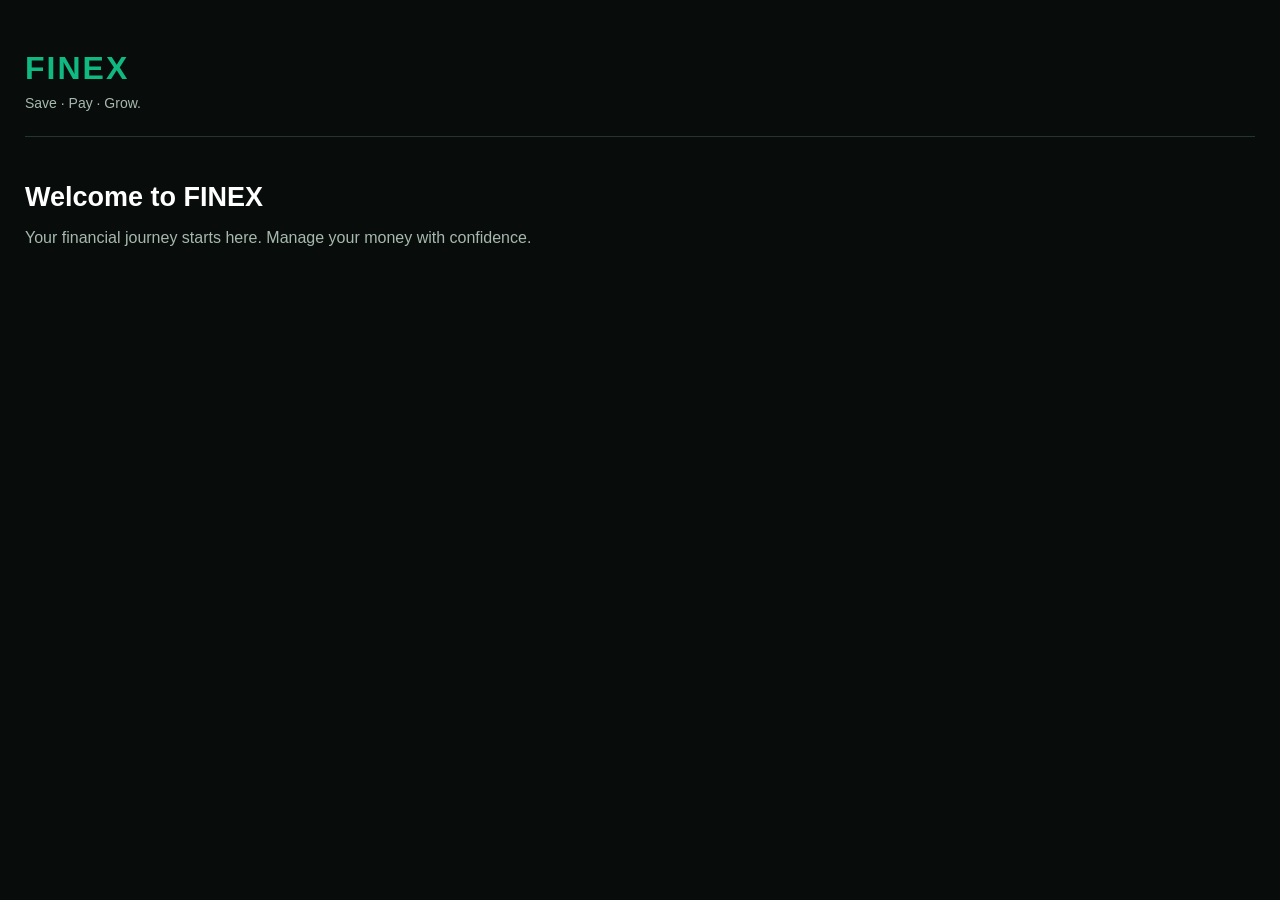
==== index.html @ f0884264 "Revamp index.html for FINEX branding Updated the title and added header and main sections for FINEX." ====
<!DOCTYPE html>
<html lang="en">
<head>
    <meta charset="UTF-8">
    <meta name="viewport" content="width=device-width, initial-scale=1.0">

    <title>FINEX | Save · Pay · Grow</title>

    <link rel="stylesheet" href="style.css">
</head>

<body>

    <header>
        <h1>FINEX</h1>
        <p>Save · Pay · Grow.</p>
    </header>

    <main>
        <h2>Welcome to FINEX</h2>

        <p>
            Your financial journey starts here.
            Manage your money with confidence.
        </p>
    </main>

    <script src="script.js"></script>

</body>
    </html>
---- style.css ----
/* =================================
   FINEX - SAVE · PAY · GROW
   Premium Fintech Interface
================================= */

* {
    margin: 0;
    padding: 0;
    box-sizing: border-box;
}

body {
    background: #080D0B;
    color: #FFFFFF;
    font-family: Arial, sans-serif;
    min-height: 100vh;
    padding: 25px;
}

header {
    padding: 25px 0;
    border-bottom: 1px solid #24352D;
}

header h1 {
    color: #10B981;
    font-size: 32px;
    letter-spacing: 2px;
}

header p {
    color: #A7B8AE;
    margin-top: 8px;
    font-size: 14px;
}

main {
    margin-top: 45px;
}

main h2 {
    font-size: 27px;
    margin-bottom: 12px;
}

main p {
    color: #A7B8AE;
    font-size: 16px;
    line-height: 1.6;
}
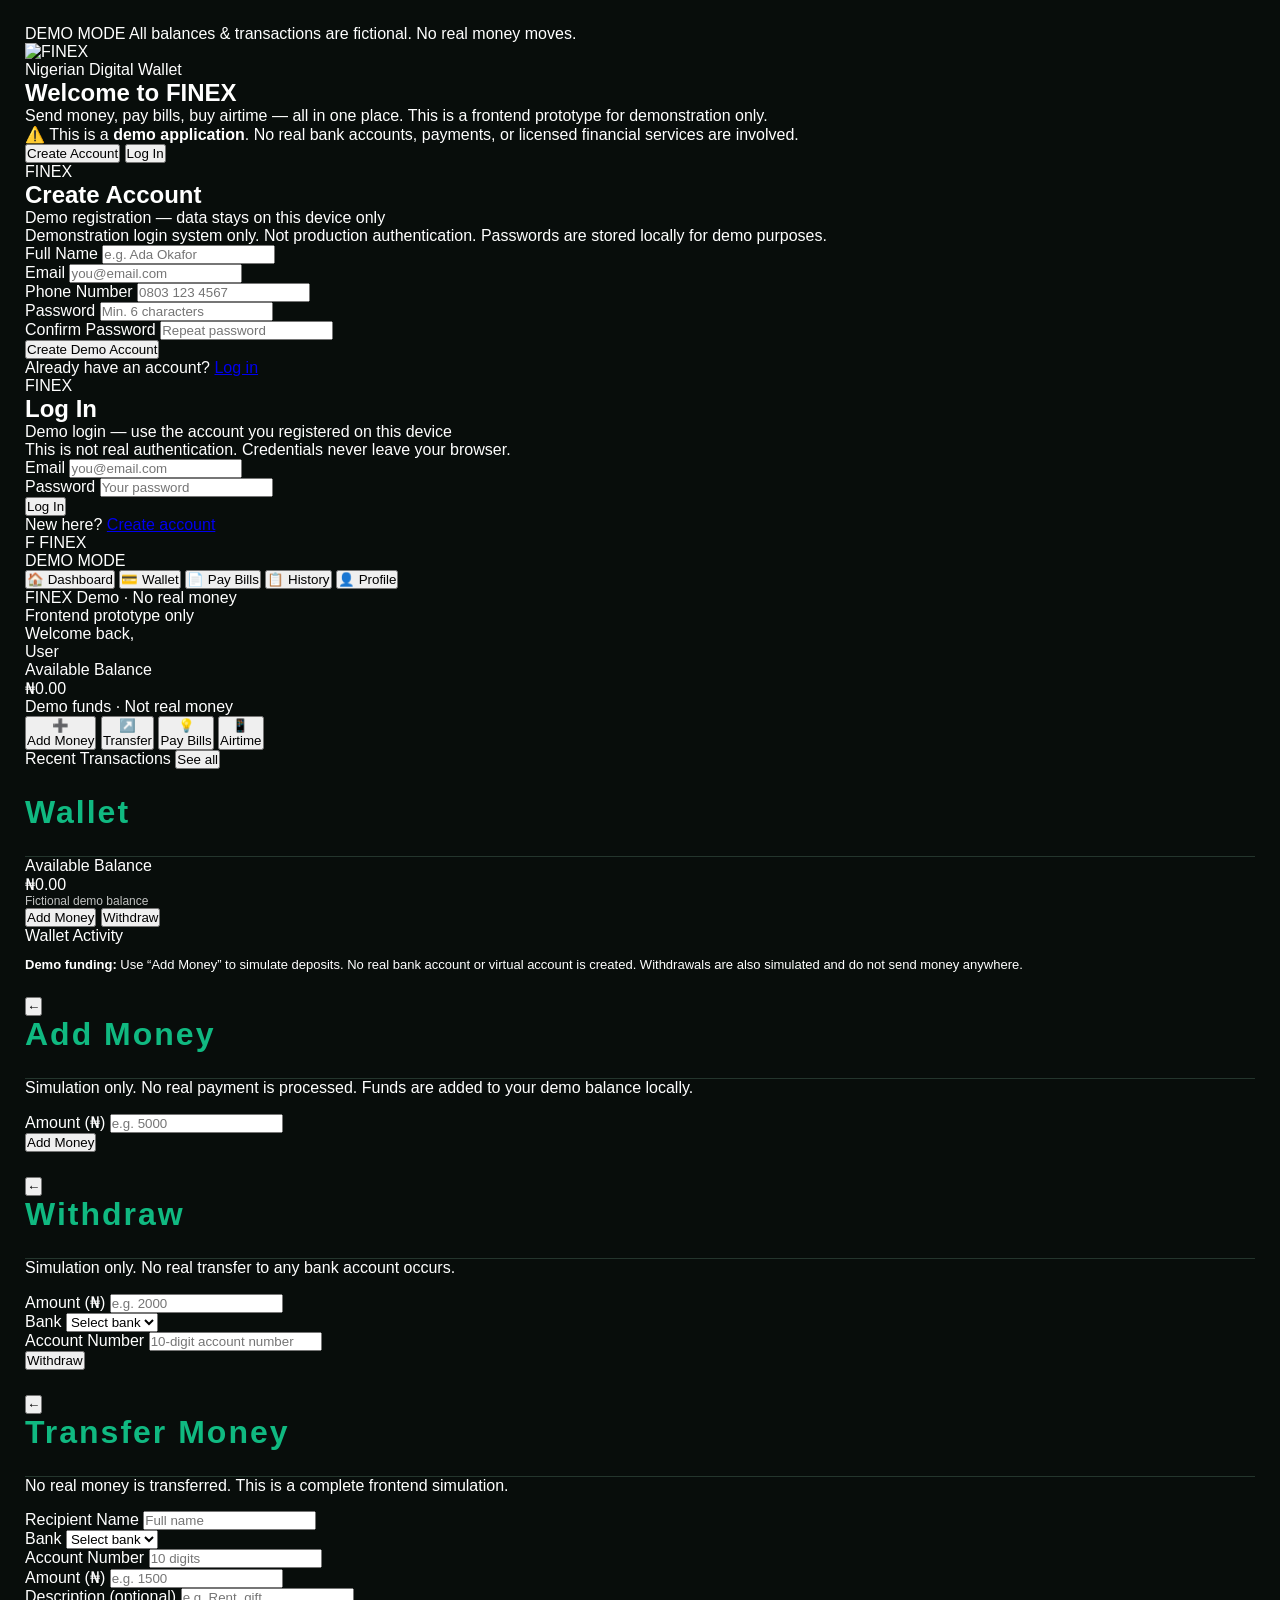
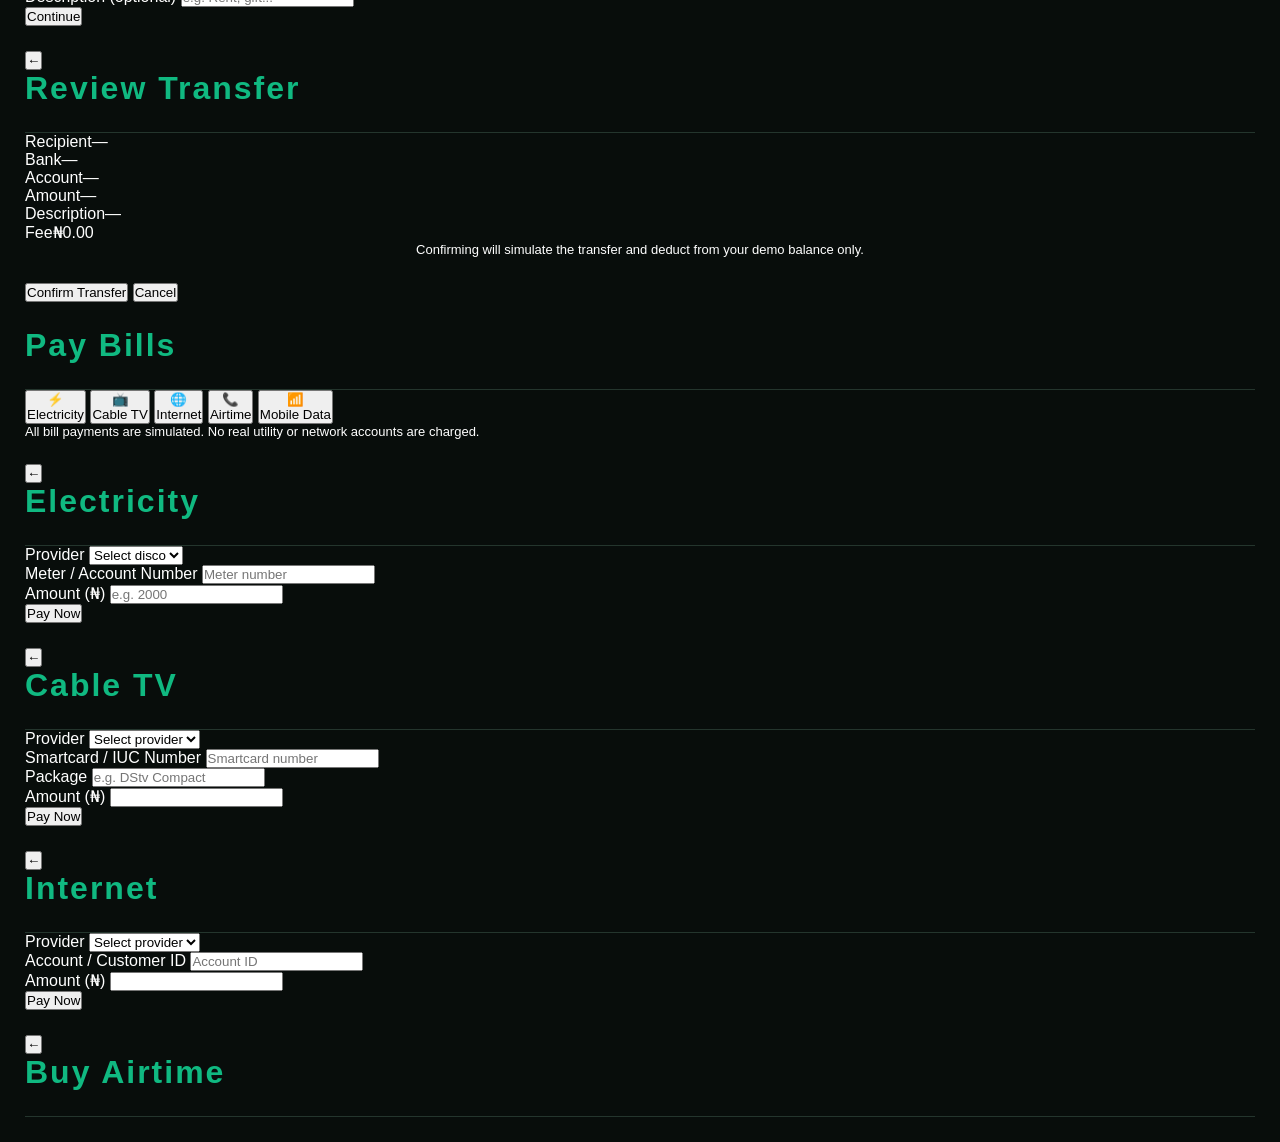
==== commit 22ee7d46: "Enhance index.html with SEO and demo features Updated meta tags for improved SEO and added demo mode" ====
--- a/index.html
+++ b/index.html
@@ -1,33 +1,458 @@
-
 <!DOCTYPE html>
 <html lang="en">
 <head>
-    <meta charset="UTF-8">
-    <meta name="viewport" content="width=device-width, initial-scale=1.0">
-
-    <title>FINEX | Save · Pay · Grow</title>
-
-    <link rel="stylesheet" href="style.css">
+  <meta charset="UTF-8">
+  <meta name="viewport" content="width=device-width, initial-scale=1.0, viewport-fit=cover">
+  <meta name="theme-color" content="#071B33">
+  <meta name="description" content="FINEX — Demo Nigerian digital wallet. All balances and transactions are fictional.">
+  <meta name="apple-mobile-web-app-capable" content="yes">
+  <meta name="apple-mobile-web-app-status-bar-style" content="black-translucent">
+  <title>FINEX — Digital Wallet (Demo)</title>
+  <link rel="manifest" href="manifest.json">
+  <link rel="icon" type="image/png" href="assets/icon-192.png">
+  <link rel="apple-touch-icon" href="assets/icon-192.png">
+  <link rel="stylesheet" href="style.css">
 </head>
-
 <body>
-
-    <header>
-        <h1>FINEX</h1>
-        <p>Save · Pay · Grow.</p>
-    </header>
-
-    <main>
-        <h2>Welcome to FINEX</h2>
-
-        <p>
-            Your financial journey starts here.
-            Manage your money with confidence.
+  <!-- Persistent demo banner -->
+  <div class="demo-banner">
+    <span>DEMO MODE</span> All balances &amp; transactions are fictional. No real money moves.
+  </div>
+
+  <!-- ==================== AUTH SCREENS ==================== -->
+  <!-- Welcome -->
+  <section id="screen-welcome" class="screen screen-full active">
+    <div class="auth-wrap">
+      <div class="auth-card">
+        <div class="auth-logo">
+          <img src="assets/logo.svg" alt="FINEX" width="160" height="48">
+          <div class="tagline">Nigerian Digital Wallet</div>
+        </div>
+        <h1 class="auth-title">Welcome to FINEX</h1>
+        <p class="auth-sub">Send money, pay bills, buy airtime — all in one place. This is a frontend prototype for demonstration only.</p>
+        <div class="auth-notice">
+          ⚠️ This is a <strong>demo application</strong>. No real bank accounts, payments, or licensed financial services are involved.
+        </div>
+        <div class="auth-actions">
+          <button type="button" class="btn btn-primary" id="btn-goto-register">Create Account</button>
+          <button type="button" class="btn btn-outline" id="btn-goto-login">Log In</button>
+        </div>
+      </div>
+    </div>
+  </section>
+
+  <!-- Register -->
+  <section id="screen-register" class="screen screen-full">
+    <div class="auth-wrap">
+      <div class="auth-card">
+        <div class="auth-logo">
+          <div class="brand">FINEX</div>
+        </div>
+        <h1 class="auth-title">Create Account</h1>
+        <p class="auth-sub">Demo registration — data stays on this device only</p>
+        <div class="auth-notice">Demonstration login system only. Not production authentication. Passwords are stored locally for demo purposes.</div>
+        <form id="form-register" novalidate>
+          <div class="form-group">
+            <label for="reg-name">Full Name</label>
+            <input type="text" id="reg-name" placeholder="e.g. Ada Okafor" autocomplete="name" required>
+            <div class="form-error"></div>
+          </div>
+          <div class="form-group">
+            <label for="reg-email">Email</label>
+            <input type="email" id="reg-email" placeholder="you@email.com" autocomplete="email" required>
+            <div class="form-error"></div>
+          </div>
+          <div class="form-group">
+            <label for="reg-phone">Phone Number</label>
+            <input type="tel" id="reg-phone" placeholder="0803 123 4567" autocomplete="tel" required>
+            <div class="form-error"></div>
+          </div>
+          <div class="form-group">
+            <label for="reg-password">Password</label>
+            <input type="password" id="reg-password" placeholder="Min. 6 characters" autocomplete="new-password" required>
+            <div class="form-error"></div>
+          </div>
+          <div class="form-group">
+            <label for="reg-confirm">Confirm Password</label>
+            <input type="password" id="reg-confirm" placeholder="Repeat password" autocomplete="new-password" required>
+            <div class="form-error"></div>
+          </div>
+          <button type="submit" class="btn btn-primary">Create Demo Account</button>
+        </form>
+        <div class="auth-footer">
+          Already have an account? <a href="#" id="link-to-login">Log in</a>
+        </div>
+      </div>
+    </div>
+  </section>
+
+  <!-- Login -->
+  <section id="screen-login" class="screen screen-full">
+    <div class="auth-wrap">
+      <div class="auth-card">
+        <div class="auth-logo">
+          <div class="brand">FINEX</div>
+        </div>
+        <h1 class="auth-title">Log In</h1>
+        <p class="auth-sub">Demo login — use the account you registered on this device</p>
+        <div class="auth-notice">This is not real authentication. Credentials never leave your browser.</div>
+        <form id="form-login" novalidate>
+          <div class="form-group">
+            <label for="login-email">Email</label>
+            <input type="email" id="login-email" placeholder="you@email.com" autocomplete="email" required>
+            <div class="form-error"></div>
+          </div>
+          <div class="form-group">
+            <label for="login-password">Password</label>
+            <input type="password" id="login-password" placeholder="Your password" autocomplete="current-password" required>
+            <div class="form-error"></div>
+          </div>
+          <button type="submit" class="btn btn-primary">Log In</button>
+        </form>
+        <div class="auth-footer">
+          New here? <a href="#" id="link-to-register">Create account</a>
+        </div>
+      </div>
+    </div>
+  </section>
+
+  <!-- ==================== APP SHELL ==================== -->
+  <div id="app-shell" class="app-shell">
+    <!-- Sidebar (desktop) -->
+    <aside class="sidebar">
+      <div class="side-logo"><span>F</span> FINEX</div>
+      <div class="side-demo">DEMO MODE</div>
+      <nav class="side-nav">
+        <button type="button" data-nav="dashboard" class="active">🏠 Dashboard</button>
+        <button type="button" data-nav="wallet">💳 Wallet</button>
+        <button type="button" data-nav="bills">📄 Pay Bills</button>
+        <button type="button" data-nav="history">📋 History</button>
+        <button type="button" data-nav="profile">👤 Profile</button>
+      </nav>
+      <div class="side-footer">FINEX Demo · No real money<br>Frontend prototype only</div>
+    </aside>
+
+    <!-- Dashboard -->
+    <section id="screen-dashboard" class="screen">
+      <div class="dashboard-header">
+        <div class="dash-greet">Welcome back,</div>
+        <div class="dash-name" id="dash-name">User</div>
+        <div class="balance-card">
+          <div class="balance-label">Available Balance</div>
+          <div class="balance-amount" id="dash-balance">₦0.00</div>
+          <div class="balance-note">Demo funds · Not real money</div>
+        </div>
+      </div>
+      <div class="quick-actions">
+        <button type="button" class="qa-item" data-action="add-money">
+          <div class="qa-icon">➕</div>
+          <span class="qa-label">Add Money</span>
+        </button>
+        <button type="button" class="qa-item" data-action="transfer">
+          <div class="qa-icon">↗️</div>
+          <span class="qa-label">Transfer</span>
+        </button>
+        <button type="button" class="qa-item" data-action="bills">
+          <div class="qa-icon">💡</div>
+          <span class="qa-label">Pay Bills</span>
+        </button>
+        <button type="button" class="qa-item" data-action="airtime">
+          <div class="qa-icon">📱</div>
+          <span class="qa-label">Airtime</span>
+        </button>
+      </div>
+      <div class="section">
+        <div class="section-title">
+          Recent Transactions
+          <button type="button" data-nav="history" onclick="document.querySelector('[data-nav=history]').click()">See all</button>
+        </div>
+        <div class="card">
+          <div class="tx-list" id="dash-tx-list"></div>
+        </div>
+      </div>
+    </section>
+
+    <!-- Wallet -->
+    <section id="screen-wallet" class="screen">
+      <header class="app-header">
+        <div class="left"><h1>Wallet</h1></div>
+      </header>
+      <div class="wallet-balance">
+        <div class="label">Available Balance</div>
+        <div class="amount" id="wallet-balance-amount">₦0.00</div>
+        <div class="balance-note" style="opacity:0.75;font-size:12px;">Fictional demo balance</div>
+      </div>
+      <div class="wallet-actions">
+        <button type="button" class="btn btn-primary" data-action="add-money">Add Money</button>
+        <button type="button" class="btn btn-secondary" data-action="withdraw">Withdraw</button>
+      </div>
+      <div class="section">
+        <div class="section-title">Wallet Activity</div>
+        <div class="card">
+          <div class="tx-list" id="wallet-tx-list"></div>
+        </div>
+        <div class="card-flat" style="margin-top:12px;font-size:13px;color:var(--muted);">
+          <strong>Demo funding:</strong> Use “Add Money” to simulate deposits. No real bank account or virtual account is created. Withdrawals are also simulated and do not send money anywhere.
+        </div>
+      </div>
+    </section>
+
+    <!-- Add Money -->
+    <section id="screen-add-money" class="screen">
+      <header class="app-header">
+        <div class="left">
+          <button type="button" class="back-btn" data-back="screen-wallet">←</button>
+          <h1>Add Money</h1>
+        </div>
+      </header>
+      <div class="section">
+        <div class="auth-notice" style="margin-bottom:16px;">
+          Simulation only. No real payment is processed. Funds are added to your demo balance locally.
+        </div>
+        <form id="form-add-money" class="card">
+          <div class="form-group">
+            <label for="add-amount">Amount (₦)</label>
+            <input type="number" id="add-amount" min="100" step="100" placeholder="e.g. 5000" required>
+          </div>
+          <button type="submit" class="btn btn-primary">Add Money</button>
+        </form>
+      </div>
+    </section>
+
+    <!-- Withdraw -->
+    <section id="screen-withdraw" class="screen">
+      <header class="app-header">
+        <div class="left">
+          <button type="button" class="back-btn" data-back="screen-wallet">←</button>
+          <h1>Withdraw</h1>
+        </div>
+      </header>
+      <div class="section">
+        <div class="auth-notice" style="margin-bottom:16px;">
+          Simulation only. No real transfer to any bank account occurs.
+        </div>
+        <form id="form-withdraw" class="card">
+          <div class="form-group">
+            <label for="withdraw-amount">Amount (₦)</label>
+            <input type="number" id="withdraw-amount" min="100" step="50" placeholder="e.g. 2000" required>
+          </div>
+          <div class="form-group">
+            <label for="withdraw-bank">Bank</label>
+            <select id="withdraw-bank" required>
+              <option value="">Select bank</option>
+            </select>
+          </div>
+          <div class="form-group">
+            <label for="withdraw-account">Account Number</label>
+            <input type="text" id="withdraw-account" maxlength="10" inputmode="numeric" placeholder="10-digit account number" required>
+          </div>
+          <button type="submit" class="btn btn-primary">Withdraw</button>
+        </form>
+      </div>
+    </section>
+
+    <!-- Transfer -->
+    <section id="screen-transfer" class="screen">
+      <header class="app-header">
+        <div class="left">
+          <button type="button" class="back-btn" data-back="screen-dashboard">←</button>
+          <h1>Transfer Money</h1>
+        </div>
+      </header>
+      <div class="section">
+        <div class="auth-notice" style="margin-bottom:16px;">
+          No real money is transferred. This is a complete frontend simulation.
+        </div>
+        <form id="form-transfer" class="card">
+          <div class="form-group">
+            <label for="tf-name">Recipient Name</label>
+            <input type="text" id="tf-name" placeholder="Full name" required>
+            <div class="form-error"></div>
+          </div>
+          <div class="form-group">
+            <label for="tf-bank">Bank</label>
+            <select id="tf-bank" required>
+              <option value="">Select bank</option>
+            </select>
+            <div class="form-error"></div>
+          </div>
+          <div class="form-group">
+            <label for="tf-account">Account Number</label>
+            <input type="text" id="tf-account" maxlength="10" inputmode="numeric" placeholder="10 digits" required>
+            <div class="form-error"></div>
+          </div>
+          <div class="form-group">
+            <label for="tf-amount">Amount (₦)</label>
+            <input type="number" id="tf-amount" min="50" step="50" placeholder="e.g. 1500" required>
+            <div class="form-error"></div>
+          </div>
+          <div class="form-group">
+            <label for="tf-desc">Description (optional)</label>
+            <input type="text" id="tf-desc" placeholder="e.g. Rent, gift...">
+          </div>
+          <button type="submit" class="btn btn-primary">Continue</button>
+        </form>
+      </div>
+    </section>
+
+    <!-- Transfer Review -->
+    <section id="screen-transfer-review" class="screen">
+      <header class="app-header">
+        <div class="left">
+          <button type="button" class="back-btn" data-back="screen-transfer">←</button>
+          <h1>Review Transfer</h1>
+        </div>
+      </header>
+      <div class="review-card">
+        <div class="review-row"><span class="label">Recipient</span><span class="value" id="review-name">—</span></div>
+        <div class="review-row"><span class="label">Bank</span><span class="value" id="review-bank">—</span></div>
+        <div class="review-row"><span class="label">Account</span><span class="value" id="review-account">—</span></div>
+        <div class="review-row"><span class="label">Amount</span><span class="value" id="review-amount">—</span></div>
+        <div class="review-row"><span class="label">Description</span><span class="value" id="review-desc">—</span></div>
+        <div class="review-row"><span class="label">Fee</span><span class="value" id="review-fee">₦0.00</span></div>
+      </div>
+      <div class="section">
+        <p style="font-size:13px;color:var(--muted);margin-bottom:16px;text-align:center;">
+          Confirming will simulate the transfer and deduct from your demo balance only.
         </p>
-    </main>
-
-    <script src="script.js"></script>
-
-</body>
-    </html>
-
+        <button type="button" class="btn btn-primary" id="btn-confirm-transfer">Confirm Transfer</button>
+        <button type="button" class="btn btn-secondary" id="btn-cancel-review" style="margin-top:10px;">Cancel</button>
+      </div>
+    </section>
+
+    <!-- Bills Hub -->
+    <section id="screen-bills" class="screen">
+      <header class="app-header">
+        <div class="left"><h1>Pay Bills</h1></div>
+      </header>
+      <div class="service-grid">
+        <button type="button" class="service-card" data-bill="electricity">
+          <div class="icon">⚡</div>
+          <div class="name">Electricity</div>
+        </button>
+        <button type="button" class="service-card" data-bill="cable">
+          <div class="icon">📺</div>
+          <div class="name">Cable TV</div>
+        </button>
+        <button type="button" class="service-card" data-bill="internet">
+          <div class="icon">🌐</div>
+          <div class="name">Internet</div>
+        </button>
+        <button type="button" class="service-card" data-bill="airtime">
+          <div class="icon">📞</div>
+          <div class="name">Airtime</div>
+        </button>
+        <button type="button" class="service-card" data-bill="data">
+          <div class="icon">📶</div>
+          <div class="name">Mobile Data</div>
+        </button>
+      </div>
+      <div class="section">
+        <div class="card-flat" style="font-size:13px;color:var(--muted);">
+          All bill payments are simulated. No real utility or network accounts are charged.
+        </div>
+      </div>
+    </section>
+
+    <!-- Bill: Electricity -->
+    <section id="screen-bill-electricity" class="screen">
+      <header class="app-header">
+        <div class="left">
+          <button type="button" class="back-btn" data-back="screen-bills">←</button>
+          <h1>Electricity</h1>
+        </div>
+      </header>
+      <div class="section">
+        <form class="bill-form card" data-bill="electricity">
+          <div class="form-group">
+            <label for="bill-elec-provider">Provider</label>
+            <select id="bill-elec-provider" name="provider" required>
+              <option value="">Select disco</option>
+            </select>
+          </div>
+          <div class="form-group">
+            <label for="bill-elec-meter">Meter / Account Number</label>
+            <input type="text" id="bill-elec-meter" name="meter" placeholder="Meter number" required>
+          </div>
+          <div class="form-group">
+            <label for="bill-elec-amount">Amount (₦)</label>
+            <input type="number" id="bill-elec-amount" name="amount" min="50" step="50" placeholder="e.g. 2000" required>
+          </div>
+          <button type="submit" class="btn btn-primary">Pay Now</button>
+        </form>
+      </div>
+    </section>
+
+    <!-- Bill: Cable -->
+    <section id="screen-bill-cable" class="screen">
+      <header class="app-header">
+        <div class="left">
+          <button type="button" class="back-btn" data-back="screen-bills">←</button>
+          <h1>Cable TV</h1>
+        </div>
+      </header>
+      <div class="section">
+        <form class="bill-form card" data-bill="cable">
+          <div class="form-group">
+            <label for="bill-cable-provider">Provider</label>
+            <select id="bill-cable-provider" name="provider" required>
+              <option value="">Select provider</option>
+            </select>
+          </div>
+          <div class="form-group">
+            <label for="bill-cable-smart">Smartcard / IUC Number</label>
+            <input type="text" id="bill-cable-smart" name="meter" placeholder="Smartcard number" required>
+          </div>
+          <div class="form-group">
+            <label for="bill-cable-package">Package</label>
+            <input type="text" id="bill-cable-package" name="package" placeholder="e.g. DStv Compact" required>
+          </div>
+          <div class="form-group">
+            <label for="bill-cable-amount">Amount (₦)</label>
+            <input type="number" id="bill-cable-amount" name="amount" min="50" step="50" required>
+          </div>
+          <button type="submit" class="btn btn-primary">Pay Now</button>
+        </form>
+      </div>
+    </section>
+
+    <!-- Bill: Internet -->
+    <section id="screen-bill-internet" class="screen">
+      <header class="app-header">
+        <div class="left">
+          <button type="button" class="back-btn" data-back="screen-bills">←</button>
+          <h1>Internet</h1>
+        </div>
+      </header>
+      <div class="section">
+        <form class="bill-form card" data-bill="internet">
+          <div class="form-group">
+            <label for="bill-net-provider">Provider</label>
+            <select id="bill-net-provider" name="provider" required>
+              <option value="">Select provider</option>
+            </select>
+          </div>
+          <div class="form-group">
+            <label for="bill-net-account">Account / Customer ID</label>
+            <input type="text" id="bill-net-account" name="meter" placeholder="Account ID" required>
+          </div>
+          <div class="form-group">
+            <label for="bill-net-amount">Amount (₦)</label>
+            <input type="number" id="bill-net-amount" name="amount" min="50" step="50" required>
+          </div>
+          <button type="submit" class="btn btn-primary">Pay Now</button>
+        </form>
+      </div>
+    </section>
+
+    <!-- Bill: Airtime -->
+    <section id="screen-bill-airtime" class="screen">
+      <header class="app-header">
+        <div class="left">
+          <button type="button" class="back-btn" data-back="screen-bills">←</button>
+          <h1>Buy Airtime</h1>
+        </div>
+      </header>
+      <div class="section">
+        <form class="bill-form card" data-bill="airt
+
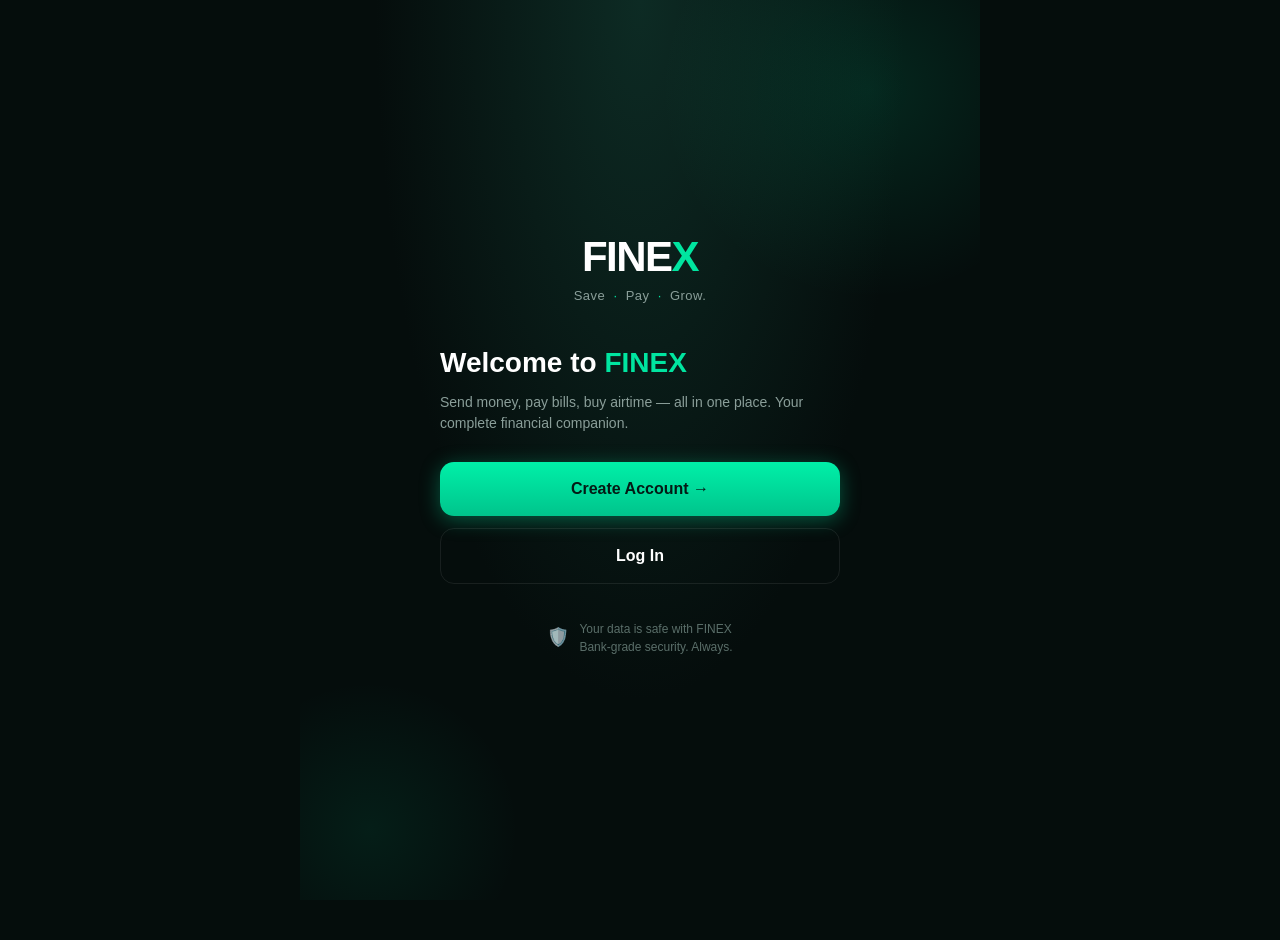
==== commit 6c358b01: "Revise branding and update user interface text Updated branding and text throughout the app to enhan" ====
--- a/index.html
+++ b/index.html
@@ -3,7 +3,7 @@
 <head>
   <meta charset="UTF-8">
   <meta name="viewport" content="width=device-width, initial-scale=1.0, viewport-fit=cover">
-  <meta name="theme-color" content="#071B33">
+  <meta name="theme-color" content="#050d0c">
   <meta name="description" content="FINEX — Demo Nigerian digital wallet. All balances and transactions are fictional.">
   <meta name="apple-mobile-web-app-capable" content="yes">
   <meta name="apple-mobile-web-app-status-bar-style" content="black-translucent">
@@ -14,10 +14,6 @@
   <link rel="stylesheet" href="style.css">
 </head>
 <body>
-  <!-- Persistent demo banner -->
-  <div class="demo-banner">
-    <span>DEMO MODE</span> All balances &amp; transactions are fictional. No real money moves.
-  </div>
 
   <!-- ==================== AUTH SCREENS ==================== -->
   <!-- Welcome -->
@@ -25,17 +21,18 @@
     <div class="auth-wrap">
       <div class="auth-card">
         <div class="auth-logo">
-          <img src="assets/logo.svg" alt="FINEX" width="160" height="48">
-          <div class="tagline">Nigerian Digital Wallet</div>
-        </div>
-        <h1 class="auth-title">Welcome to FINEX</h1>
-        <p class="auth-sub">Send money, pay bills, buy airtime — all in one place. This is a frontend prototype for demonstration only.</p>
-        <div class="auth-notice">
-          ⚠️ This is a <strong>demo application</strong>. No real bank accounts, payments, or licensed financial services are involved.
-        </div>
+          <div class="brand">FINE<span>X</span></div>
+          <div class="tagline">Save <span class="dot">·</span> Pay <span class="dot">·</span> Grow.</div>
+        </div>
+        <h1 class="auth-title">Welcome to <span>FINEX</span></h1>
+        <p class="auth-sub">Send money, pay bills, buy airtime — all in one place. Your complete financial companion.</p>
         <div class="auth-actions">
-          <button type="button" class="btn btn-primary" id="btn-goto-register">Create Account</button>
-          <button type="button" class="btn btn-outline" id="btn-goto-login">Log In</button>
+          <button type="button" class="btn btn-primary" id="btn-goto-register">Create Account →</button>
+          <button type="button" class="btn btn-ghost" id="btn-goto-login">Log In</button>
+        </div>
+        <div class="auth-security">
+          <span class="shield">🛡️</span>
+          <span>Your data is safe with FINEX<br>Bank-grade security. Always.</span>
         </div>
       </div>
     </div>
@@ -46,11 +43,11 @@
     <div class="auth-wrap">
       <div class="auth-card">
         <div class="auth-logo">
-          <div class="brand">FINEX</div>
-        </div>
-        <h1 class="auth-title">Create Account</h1>
-        <p class="auth-sub">Demo registration — data stays on this device only</p>
-        <div class="auth-notice">Demonstration login system only. Not production authentication. Passwords are stored locally for demo purposes.</div>
+          <div class="brand">FINE<span>X</span></div>
+          <div class="tagline">Save <span class="dot">·</span> Pay <span class="dot">·</span> Grow.</div>
+        </div>
+        <h1 class="auth-title">Create <span>Account</span></h1>
+        <p class="auth-sub">Join FINEX and take control of your finances.</p>
         <form id="form-register" novalidate>
           <div class="form-group">
             <label for="reg-name">Full Name</label>
@@ -77,7 +74,7 @@
             <input type="password" id="reg-confirm" placeholder="Repeat password" autocomplete="new-password" required>
             <div class="form-error"></div>
           </div>
-          <button type="submit" class="btn btn-primary">Create Demo Account</button>
+          <button type="submit" class="btn btn-primary">Create Account</button>
         </form>
         <div class="auth-footer">
           Already have an account? <a href="#" id="link-to-login">Log in</a>
@@ -91,26 +88,41 @@
     <div class="auth-wrap">
       <div class="auth-card">
         <div class="auth-logo">
-          <div class="brand">FINEX</div>
-        </div>
-        <h1 class="auth-title">Log In</h1>
-        <p class="auth-sub">Demo login — use the account you registered on this device</p>
-        <div class="auth-notice">This is not real authentication. Credentials never leave your browser.</div>
+          <div class="brand">FINE<span>X</span></div>
+          <div class="tagline">Save <span class="dot">·</span> Pay <span class="dot">·</span> Grow.</div>
+        </div>
+        <h1 class="auth-title">Welcome <span>Back</span></h1>
+        <p class="auth-sub">Log in to your FINEX account and continue your financial journey.</p>
         <form id="form-login" novalidate>
           <div class="form-group">
-            <label for="login-email">Email</label>
-            <input type="email" id="login-email" placeholder="you@email.com" autocomplete="email" required>
-            <div class="form-error"></div>
-          </div>
-          <div class="form-group">
-            <label for="login-password">Password</label>
-            <input type="password" id="login-password" placeholder="Your password" autocomplete="current-password" required>
-            <div class="form-error"></div>
-          </div>
-          <button type="submit" class="btn btn-primary">Log In</button>
-        </form>
+            <div class="input-wrap">
+              <span class="input-icon">👤</span>
+              <input type="email" id="login-email" class="has-icon" placeholder="Email or Phone Number" autocomplete="email" required>
+            </div>
+            <div class="form-error"></div>
+          </div>
+          <div class="form-group">
+            <div class="input-wrap">
+              <span class="input-icon">🔒</span>
+              <input type="password" id="login-password" class="has-icon has-toggle" placeholder="Password" autocomplete="current-password" required>
+              <button type="button" class="toggle-pass" id="toggle-login-pass" aria-label="Show password">👁</button>
+            </div>
+            <div class="form-error"></div>
+          </div>
+          <div class="form-row-between">
+            <label><input type="checkbox" id="remember-me" checked> Remember me</label>
+            <a href="#" class="forgot-link" id="link-forgot">Forgot password?</a>
+          </div>
+          <button type="submit" class="btn btn-primary">Log In →</button>
+        </form>
+        <div class="divider">OR</div>
+        <button type="button" class="btn btn-ghost" id="btn-biometrics">👆 Login with Biometrics</button>
         <div class="auth-footer">
-          New here? <a href="#" id="link-to-register">Create account</a>
+          Don't have an account? <a href="#" id="link-to-register">Create One →</a>
+        </div>
+        <div class="auth-security">
+          <span class="shield">🛡️</span>
+          <span>Your data is safe with FINEX<br>Bank-grade security. Always.</span>
         </div>
       </div>
     </div>
@@ -121,7 +133,7 @@
     <!-- Sidebar (desktop) -->
     <aside class="sidebar">
       <div class="side-logo"><span>F</span> FINEX</div>
-      <div class="side-demo">DEMO MODE</div>
+      <div class="side-demo" style="background:rgba(0,229,160,0.2);color:var(--green);">FINEX</div>
       <nav class="side-nav">
         <button type="button" data-nav="dashboard" class="active">🏠 Dashboard</button>
         <button type="button" data-nav="wallet">💳 Wallet</button>
@@ -129,44 +141,101 @@
         <button type="button" data-nav="history">📋 History</button>
         <button type="button" data-nav="profile">👤 Profile</button>
       </nav>
-      <div class="side-footer">FINEX Demo · No real money<br>Frontend prototype only</div>
+      <div class="side-footer">FINEX · Save · Pay · Grow.</div>
     </aside>
 
     <!-- Dashboard -->
     <section id="screen-dashboard" class="screen">
-      <div class="dashboard-header">
-        <div class="dash-greet">Welcome back,</div>
-        <div class="dash-name" id="dash-name">User</div>
-        <div class="balance-card">
-          <div class="balance-label">Available Balance</div>
-          <div class="balance-amount" id="dash-balance">₦0.00</div>
-          <div class="balance-note">Demo funds · Not real money</div>
-        </div>
-      </div>
-      <div class="quick-actions">
-        <button type="button" class="qa-item" data-action="add-money">
-          <div class="qa-icon">➕</div>
-          <span class="qa-label">Add Money</span>
-        </button>
-        <button type="button" class="qa-item" data-action="transfer">
-          <div class="qa-icon">↗️</div>
-          <span class="qa-label">Transfer</span>
-        </button>
-        <button type="button" class="qa-item" data-action="bills">
-          <div class="qa-icon">💡</div>
-          <span class="qa-label">Pay Bills</span>
-        </button>
-        <button type="button" class="qa-item" data-action="airtime">
-          <div class="qa-icon">📱</div>
-          <span class="qa-label">Airtime</span>
-        </button>
-      </div>
-      <div class="section">
-        <div class="section-title">
-          Recent Transactions
-          <button type="button" data-nav="history" onclick="document.querySelector('[data-nav=history]').click()">See all</button>
-        </div>
-        <div class="card">
+      <div class="app-topbar">
+        <div class="logo-row">
+          <div class="logo-mark">F</div>
+          <div>
+            <div class="logo-text">FINE<span>X</span></div>
+            <div class="logo-sub">Save · Pay · Grow.</div>
+          </div>
+        </div>
+        <div class="right">
+          <button type="button" class="notif-btn" aria-label="Notifications">🔔<span class="dot"></span></button>
+          <button type="button" class="user-chip" data-nav="profile">
+            <div class="avatar" id="top-avatar">JD</div>
+            <div class="meta">
+              <div class="name" id="top-name">User</div>
+              <div class="role">Premium Member</div>
+            </div>
+          </button>
+        </div>
+      </div>
+
+      <div class="balance-hero">
+        <div class="top-row">
+          <div>
+            <div class="label">Total Balance 👁</div>
+            <div class="amount" id="dash-balance">₦0.00</div>
+            <div class="change" id="dash-change">↑ Welcome to FINEX</div>
+          </div>
+          <div class="wallet-icon">💳</div>
+        </div>
+        <div class="meta-row">
+          <div class="meta-item">Account Name<div class="val" id="dash-acct-name">—</div></div>
+          <div class="meta-item">Account No.<div class="val">**** 6821</div></div>
+          <div class="meta-item">Currency<div class="val">NGN</div></div>
+        </div>
+      </div>
+
+      <div class="service-tiles">
+        <button type="button" class="service-tile" data-action="airtime">
+          <div class="icon-circle">✈️</div>
+          <div class="label">Airtime ›</div>
+        </button>
+        <button type="button" class="service-tile" data-bill="data">
+          <div class="icon-circle">📶</div>
+          <div class="label">Data ›</div>
+        </button>
+        <button type="button" class="service-tile" data-bill="cable">
+          <div class="icon-circle">📺</div>
+          <div class="label">Cable TV ›</div>
+        </button>
+        <button type="button" class="service-tile" data-bill="electricity">
+          <div class="icon-circle">⚡</div>
+          <div class="label">Electricity ›</div>
+        </button>
+      </div>
+
+      <div class="section">
+        <div class="section-head">
+          <h3>▦ Quick Services</h3>
+          <button type="button" data-nav="bills">View All ›</button>
+        </div>
+        <div class="quick-grid">
+          <button type="button" class="quick-item" data-action="add-money">
+            <div class="qi">💰</div>
+            <span class="ql">Fund Wallet</span>
+          </button>
+          <button type="button" class="quick-item" data-action="transfer">
+            <div class="qi">↗️</div>
+            <span class="ql">Send Money</span>
+          </button>
+          <button type="button" class="quick-item" data-action="bills">
+            <div class="qi">📄</div>
+            <span class="ql">Pay Bills</span>
+          </button>
+          <button type="button" class="quick-item" data-action="transfer">
+            <div class="qi">🔄</div>
+            <span class="ql">Transfer</span>
+          </button>
+          <button type="button" class="quick-item" data-nav="bills">
+            <div class="qi">▦</div>
+            <span class="ql">More</span>
+          </button>
+        </div>
+      </div>
+
+      <div class="section">
+        <div class="section-head">
+          <h3>🕐 Recent Transactions</h3>
+          <button type="button" data-nav="history">View All ›</button>
+        </div>
+        <div class="tx-card">
           <div class="tx-list" id="dash-tx-list"></div>
         </div>
       </div>
@@ -180,7 +249,7 @@
       <div class="wallet-balance">
         <div class="label">Available Balance</div>
         <div class="amount" id="wallet-balance-amount">₦0.00</div>
-        <div class="balance-note" style="opacity:0.75;font-size:12px;">Fictional demo balance</div>
+        <div class="balance-note" style="opacity:0.75;font-size:12px;">Available balance</div>
       </div>
       <div class="wallet-actions">
         <button type="button" class="btn btn-primary" data-action="add-money">Add Money</button>
@@ -191,8 +260,8 @@
         <div class="card">
           <div class="tx-list" id="wallet-tx-list"></div>
         </div>
-        <div class="card-flat" style="margin-top:12px;font-size:13px;color:var(--muted);">
-          <strong>Demo funding:</strong> Use “Add Money” to simulate deposits. No real bank account or virtual account is created. Withdrawals are also simulated and do not send money anywhere.
+        <div class="card-flat" style="margin-top:12px;">
+          Add money to fund your wallet. Withdraw to your linked bank account anytime.
         </div>
       </div>
     </section>
@@ -206,8 +275,8 @@
         </div>
       </header>
       <div class="section">
-        <div class="auth-notice" style="margin-bottom:16px;">
-          Simulation only. No real payment is processed. Funds are added to your demo balance locally.
+        <div class="card-flat" style="margin-bottom:16px;">
+          Enter the amount you want to add to your FINEX wallet.
         </div>
         <form id="form-add-money" class="card">
           <div class="form-group">
@@ -228,8 +297,8 @@
         </div>
       </header>
       <div class="section">
-        <div class="auth-notice" style="margin-bottom:16px;">
-          Simulation only. No real transfer to any bank account occurs.
+        <div class="card-flat" style="margin-bottom:16px;">
+          Withdraw funds to your bank account. Processing usually takes a few minutes.
         </div>
         <form id="form-withdraw" class="card">
           <div class="form-group">
@@ -260,8 +329,8 @@
         </div>
       </header>
       <div class="section">
-        <div class="auth-notice" style="margin-bottom:16px;">
-          No real money is transferred. This is a complete frontend simulation.
+        <div class="card-flat" style="margin-bottom:16px;">
+          Send money instantly to any Nigerian bank account.
         </div>
         <form id="form-transfer" class="card">
           <div class="form-group">
@@ -312,8 +381,8 @@
         <div class="review-row"><span class="label">Fee</span><span class="value" id="review-fee">₦0.00</span></div>
       </div>
       <div class="section">
-        <p style="font-size:13px;color:var(--muted);margin-bottom:16px;text-align:center;">
-          Confirming will simulate the transfer and deduct from your demo balance only.
+        <p style="font-size:13px;color:var(--text-muted);margin-bottom:16px;text-align:center;">
+          Please confirm the details below before sending.
         </p>
         <button type="button" class="btn btn-primary" id="btn-confirm-transfer">Confirm Transfer</button>
         <button type="button" class="btn btn-secondary" id="btn-cancel-review" style="margin-top:10px;">Cancel</button>
@@ -348,8 +417,8 @@
         </button>
       </div>
       <div class="section">
-        <div class="card-flat" style="font-size:13px;color:var(--muted);">
-          All bill payments are simulated. No real utility or network accounts are charged.
+        <div class="card-flat">
+          Pay electricity, cable, internet, airtime and data in seconds.
         </div>
       </div>
     </section>
@@ -394,65 +463,5 @@
       <div class="section">
         <form class="bill-form card" data-bill="cable">
           <div class="form-group">
-            <label for="bill-cable-provider">Provider</label>
-            <select id="bill-cable-provider" name="provider" required>
-              <option value="">Select provider</option>
-            </select>
-          </div>
-          <div class="form-group">
-            <label for="bill-cable-smart">Smartcard / IUC Number</label>
-            <input type="text" id="bill-cable-smart" name="meter" placeholder="Smartcard number" required>
-          </div>
-          <div class="form-group">
-            <label for="bill-cable-package">Package</label>
-            <input type="text" id="bill-cable-package" name="package" placeholder="e.g. DStv Compact" required>
-          </div>
-          <div class="form-group">
-            <label for="bill-cable-amount">Amount (₦)</label>
-            <input type="number" id="bill-cable-amount" name="amount" min="50" step="50" required>
-          </div>
-          <button type="submit" class="btn btn-primary">Pay Now</button>
-        </form>
-      </div>
-    </section>
-
-    <!-- Bill: Internet -->
-    <section id="screen-bill-internet" class="screen">
-      <header class="app-header">
-        <div class="left">
-          <button type="button" class="back-btn" data-back="screen-bills">←</button>
-          <h1>Internet</h1>
-        </div>
-      </header>
-      <div class="section">
-        <form class="bill-form card" data-bill="internet">
-          <div class="form-group">
-            <label for="bill-net-provider">Provider</label>
-            <select id="bill-net-provider" name="provider" required>
-              <option value="">Select provider</option>
-            </select>
-          </div>
-          <div class="form-group">
-            <label for="bill-net-account">Account / Customer ID</label>
-            <input type="text" id="bill-net-account" name="meter" placeholder="Account ID" required>
-          </div>
-          <div class="form-group">
-            <label for="bill-net-amount">Amount (₦)</label>
-            <input type="number" id="bill-net-amount" name="amount" min="50" step="50" required>
-          </div>
-          <button type="submit" class="btn btn-primary">Pay Now</button>
-        </form>
-      </div>
-    </section>
-
-    <!-- Bill: Airtime -->
-    <section id="screen-bill-airtime" class="screen">
-      <header class="app-header">
-        <div class="left">
-          <button type="button" class="back-btn" data-back="screen-bills">←</button>
-          <h1>Buy Airtime</h1>
-        </div>
-      </header>
-      <div class="section">
-        <form class="bill-form card" data-bill="airt
-
+            <label for="bill-cable-provider">Pr
+
--- a/style.css
+++ b/style.css
@@ -1,51 +1,1317 @@
 
-/* =================================
-   FINEX - SAVE · PAY · GROW
-   Premium Fintech Interface
-================================= */
-
-* {
-    margin: 0;
-    padding: 0;
-    box-sizing: border-box;
+/* ============================================
+   FINEX — Premium Dark Fintech UI
+   Matches the provided login + dashboard mockups
+   ============================================ */
+
+:root {
+  --bg: #050d0c;
+  --bg-card: #0c1a18;
+  --bg-elevated: #112420;
+  --green: #00e5a0;
+  --green-dark: #00c48c;
+  --green-glow: rgba(0, 229, 160, 0.25);
+  --text: #ffffff;
+  --text-muted: #8a9e99;
+  --text-dim: #5a6e69;
+  --border: rgba(255, 255, 255, 0.08);
+  --border-focus: rgba(0, 229, 160, 0.5);
+  --danger: #ff5c5c;
+  --success: #00e5a0;
+  --radius: 16px;
+  --radius-sm: 12px;
+  --radius-full: 999px;
+  --nav-height: 68px;
+  --safe-bottom: env(safe-area-inset-bottom, 0px);
+  --font: -apple-system, BlinkMacSystemFont, 'Segoe UI', Roboto, 'Helvetica Neue', Arial, sans-serif;
+}
+
+*, *::before, *::after { box-sizing: border-box; margin: 0; padding: 0; }
+
+html {
+  font-size: 16px;
+  -webkit-text-size-adjust: 100%;
 }
 
 body {
-    background: #080D0B;
-    color: #FFFFFF;
-    font-family: Arial, sans-serif;
-    min-height: 100vh;
-    padding: 25px;
-}
-
-header {
-    padding: 25px 0;
-    border-bottom: 1px solid #24352D;
-}
-
-header h1 {
-    color: #10B981;
-    font-size: 32px;
-    letter-spacing: 2px;
-}
-
-header p {
-    color: #A7B8AE;
-    margin-top: 8px;
-    font-size: 14px;
-}
-
-main {
-    margin-top: 45px;
-}
-
-main h2 {
-    font-size: 27px;
-    margin-bottom: 12px;
-}
-
-main p {
-    color: #A7B8AE;
-    font-size: 16px;
-    line-height: 1.6;
-}
+  font-family: var(--font);
+  background: var(--bg);
+  color: var(--text);
+  line-height: 1.5;
+  min-height: 100vh;
+  min-height: 100dvh;
+  overflow-x: hidden;
+  -webkit-font-smoothing: antialiased;
+}
+
+img { max-width: 100%; display: block; }
+button, input, select, textarea { font: inherit; color: inherit; }
+a { color: var(--green); text-decoration: none; }
+ul { list-style: none; }
+
+.hidden { display: none !important; }
+
+/* ---------- Demo banner ---------- */
+.demo-banner {
+  background: linear-gradient(90deg, #c0392b, #e74c3c);
+  color: #fff;
+  text-align: center;
+  font-size: 11px;
+  font-weight: 600;
+  padding: 5px 12px;
+  letter-spacing: 0.4px;
+  position: sticky;
+  top: 0;
+  z-index: 1000;
+}
+.demo-banner span {
+  display: inline-block;
+  background: rgba(255,255,255,0.2);
+  padding: 1px 7px;
+  border-radius: 4px;
+  margin-right: 6px;
+}
+
+/* ---------- Screens ---------- */
+.screen {
+  display: none;
+  min-height: calc(100vh - 28px);
+  min-height: calc(100dvh - 28px);
+  padding-bottom: calc(var(--nav-height) + var(--safe-bottom) + 12px);
+  animation: fadeIn 0.28s ease;
+}
+.screen.active { display: block; }
+.screen-full {
+  min-height: 100vh;
+  min-height: 100dvh;
+  padding-bottom: 24px;
+}
+
+@keyframes fadeIn {
+  from { opacity: 0; transform: translateY(8px); }
+  to { opacity: 1; transform: translateY(0); }
+}
+
+/* ========== AUTH / LOGIN ========== */
+.auth-wrap {
+  min-height: 100vh;
+  min-height: 100dvh;
+  background: radial-gradient(ellipse at 50% 0%, #0d2b24 0%, #050d0c 55%);
+  display: flex;
+  flex-direction: column;
+  align-items: center;
+  justify-content: center;
+  padding: 32px 20px 40px;
+  position: relative;
+  overflow: hidden;
+}
+
+.auth-wrap::before {
+  content: '';
+  position: absolute;
+  width: 420px; height: 420px;
+  background: radial-gradient(circle, rgba(0,229,160,0.12) 0%, transparent 70%);
+  top: -120px; right: -100px;
+  border-radius: 50%;
+  pointer-events: none;
+}
+.auth-wrap::after {
+  content: '';
+  position: absolute;
+  width: 300px; height: 300px;
+  background: radial-gradient(circle, rgba(0,229,160,0.08) 0%, transparent 70%);
+  bottom: -80px; left: -80px;
+  border-radius: 50%;
+  pointer-events: none;
+}
+
+.auth-card {
+  width: 100%;
+  max-width: 400px;
+  position: relative;
+  z-index: 1;
+}
+
+.auth-logo {
+  text-align: center;
+  margin-bottom: 36px;
+}
+.auth-logo .brand {
+  font-size: 42px;
+  font-weight: 800;
+  letter-spacing: -1.5px;
+  color: #fff;
+  line-height: 1;
+}
+.auth-logo .brand span {
+  color: var(--green);
+}
+.auth-logo .tagline {
+  font-size: 13px;
+  color: var(--text-muted);
+  margin-top: 8px;
+  letter-spacing: 0.5px;
+}
+.auth-logo .tagline .dot {
+  color: var(--green);
+  margin: 0 4px;
+}
+
+.auth-title {
+  font-size: 28px;
+  font-weight: 700;
+  color: #fff;
+  margin-bottom: 8px;
+  text-align: left;
+}
+.auth-title span { color: var(--green); }
+
+.auth-sub {
+  font-size: 14px;
+  color: var(--text-muted);
+  margin-bottom: 28px;
+  line-height: 1.5;
+}
+
+.auth-notice {
+  background: rgba(0,229,160,0.08);
+  border: 1px solid rgba(0,229,160,0.2);
+  border-radius: 10px;
+  padding: 10px 12px;
+  font-size: 12px;
+  color: var(--text-muted);
+  margin-bottom: 20px;
+  line-height: 1.4;
+}
+
+/* Form inputs – dark style */
+.form-group {
+  margin-bottom: 14px;
+  position: relative;
+}
+.form-group label {
+  display: block;
+  font-size: 12px;
+  font-weight: 600;
+  color: var(--text-muted);
+  margin-bottom: 6px;
+}
+
+.input-wrap {
+  position: relative;
+  display: flex;
+  align-items: center;
+}
+.input-wrap .input-icon {
+  position: absolute;
+  left: 16px;
+  font-size: 16px;
+  color: var(--text-dim);
+  pointer-events: none;
+  z-index: 1;
+}
+.input-wrap .toggle-pass {
+  position: absolute;
+  right: 14px;
+  background: none;
+  border: none;
+  color: var(--text-dim);
+  font-size: 18px;
+  cursor: pointer;
+  padding: 4px;
+  z-index: 1;
+}
+
+.form-group input,
+.form-group select,
+.form-group textarea {
+  width: 100%;
+  padding: 15px 16px;
+  border: 1.5px solid var(--border);
+  border-radius: 14px;
+  background: rgba(255,255,255,0.04);
+  color: var(--text);
+  font-size: 15px;
+  transition: border-color 0.2s, background 0.2s, box-shadow 0.2s;
+  outline: none;
+}
+.form-group input::placeholder,
+.form-group textarea::placeholder {
+  color: var(--text-dim);
+}
+.form-group input:focus,
+.form-group select:focus,
+.form-group textarea:focus {
+  border-color: var(--border-focus);
+  background: rgba(0,229,160,0.05);
+  box-shadow: 0 0 0 3px var(--green-glow);
+}
+.form-group input.has-icon {
+  padding-left: 46px;
+}
+.form-group input.has-toggle {
+  padding-right: 46px;
+}
+.form-group input.error {
+  border-color: var(--danger);
+}
+
+.form-error {
+  font-size: 12px;
+  color: var(--danger);
+  margin-top: 4px;
+  display: none;
+}
+.form-error.show { display: block; }
+
+.form-row-between {
+  display: flex;
+  align-items: center;
+  justify-content: space-between;
+  margin: 8px 0 20px;
+  font-size: 13px;
+}
+.form-row-between label {
+  display: flex;
+  align-items: center;
+  gap: 8px;
+  color: var(--text-muted);
+  cursor: pointer;
+  font-weight: 500;
+}
+.form-row-between input[type="checkbox"] {
+  accent-color: var(--green);
+  width: 16px;
+  height: 16px;
+}
+.forgot-link {
+  color: var(--green);
+  font-weight: 500;
+}
+
+/* Buttons */
+.btn {
+  display: inline-flex;
+  align-items: center;
+  justify-content: center;
+  gap: 8px;
+  padding: 15px 20px;
+  border: none;
+  border-radius: 14px;
+  font-size: 16px;
+  font-weight: 600;
+  cursor: pointer;
+  transition: background 0.2s, transform 0.1s, opacity 0.2s, box-shadow 0.2s;
+  width: 100%;
+  text-align: center;
+  -webkit-tap-highlight-color: transparent;
+}
+.btn:active { transform: scale(0.98); }
+.btn:disabled { opacity: 0.5; cursor: not-allowed; transform: none; }
+
+.btn-primary {
+  background: linear-gradient(180deg, #00f0a8 0%, #00c48c 100%);
+  color: #041a15;
+  box-shadow: 0 4px 20px rgba(0, 229, 160, 0.35);
+}
+.btn-primary:hover:not(:disabled) {
+  background: linear-gradient(180deg, #00ffb5 0%, #00d49a 100%);
+  box-shadow: 0 6px 24px rgba(0, 229, 160, 0.45);
+}
+
+.btn-secondary {
+  background: rgba(255,255,255,0.06);
+  color: var(--text);
+  border: 1.5px solid var(--border);
+}
+.btn-secondary:hover:not(:disabled) {
+  background: rgba(255,255,255,0.1);
+}
+
+.btn-outline {
+  background: transparent;
+  border: 1.5px solid rgba(0,229,160,0.4);
+  color: var(--green);
+}
+.btn-outline:hover:not(:disabled) {
+  background: rgba(0,229,160,0.08);
+}
+
+.btn-ghost {
+  background: transparent;
+  border: 1.5px solid var(--border);
+  color: var(--text);
+}
+.btn-ghost:hover:not(:disabled) {
+  border-color: rgba(0,229,160,0.4);
+  color: var(--green);
+}
+
+.btn-danger {
+  background: var(--danger);
+  color: #fff;
+}
+
+.btn-sm {
+  padding: 10px 16px;
+  font-size: 13px;
+  border-radius: 10px;
+  width: auto;
+}
+
+.auth-actions {
+  display: flex;
+  flex-direction: column;
+  gap: 12px;
+  margin-top: 4px;
+}
+
+.divider {
+  display: flex;
+  align-items: center;
+  gap: 14px;
+  margin: 22px 0;
+  color: var(--text-dim);
+  font-size: 12px;
+  font-weight: 500;
+}
+.divider::before,
+.divider::after {
+  content: '';
+  flex: 1;
+  height: 1px;
+  background: var(--border);
+}
+
+.auth-footer {
+  text-align: center;
+  margin-top: 28px;
+  font-size: 14px;
+  color: var(--text-muted);
+}
+.auth-footer a {
+  font-weight: 600;
+  color: var(--green);
+}
+
+.auth-security {
+  display: flex;
+  align-items: center;
+  justify-content: center;
+  gap: 10px;
+  margin-top: 36px;
+  font-size: 12px;
+  color: var(--text-dim);
+}
+.auth-security .shield {
+  font-size: 18px;
+  color: var(--green);
+  opacity: 0.8;
+}
+
+/* ========== APP SHELL ========== */
+.app-shell {
+  display: none;
+}
+.app-shell.visible {
+  display: block;
+}
+
+/* Top bar */
+.app-topbar {
+  display: flex;
+  align-items: center;
+  justify-content: space-between;
+  padding: 12px 16px 8px;
+  background: transparent;
+}
+.app-topbar .logo-row {
+  display: flex;
+  align-items: center;
+  gap: 8px;
+}
+.app-topbar .logo-mark {
+  width: 32px;
+  height: 32px;
+  background: linear-gradient(135deg, #00e5a0, #00a87a);
+  border-radius: 9px;
+  display: flex;
+  align-items: center;
+  justify-content: center;
+  font-weight: 800;
+  font-size: 16px;
+  color: #041a15;
+}
+.app-topbar .logo-text {
+  font-size: 18px;
+  font-weight: 800;
+  letter-spacing: -0.5px;
+}
+.app-topbar .logo-text span { color: var(--green); }
+.app-topbar .logo-sub {
+  font-size: 9px;
+  color: var(--text-dim);
+  letter-spacing: 0.3px;
+}
+
+.app-topbar .right {
+  display: flex;
+  align-items: center;
+  gap: 12px;
+}
+.app-topbar .notif-btn {
+  width: 36px;
+  height: 36px;
+  border-radius: 50%;
+  background: rgba(255,255,255,0.06);
+  border: none;
+  color: var(--text);
+  font-size: 16px;
+  cursor: pointer;
+  position: relative;
+}
+.app-topbar .notif-btn .dot {
+  position: absolute;
+  top: 8px;
+  right: 8px;
+  width: 7px;
+  height: 7px;
+  background: var(--green);
+  border-radius: 50%;
+  border: 1.5px solid var(--bg);
+}
+.app-topbar .user-chip {
+  display: flex;
+  align-items: center;
+  gap: 8px;
+  background: rgba(255,255,255,0.05);
+  border: 1px solid var(--border);
+  border-radius: 24px;
+  padding: 4px 10px 4px 4px;
+  cursor: pointer;
+}
+.app-topbar .user-chip .avatar {
+  width: 28px;
+  height: 28px;
+  border-radius: 50%;
+  background: linear-gradient(135deg, var(--green), #007a5a);
+  display: flex;
+  align-items: center;
+  justify-content: center;
+  font-size: 12px;
+  font-weight: 700;
+  color: #041a15;
+}
+.app-topbar .user-chip .meta {
+  text-align: left;
+}
+.app-topbar .user-chip .name {
+  font-size: 12px;
+  font-weight: 600;
+  line-height: 1.2;
+}
+.app-topbar .user-chip .role {
+  font-size: 10px;
+  color: var(--text-dim);
+}
+
+/* Balance card */
+.balance-hero {
+  margin: 8px 16px 16px;
+  background: linear-gradient(145deg, #0e2e28 0%, #0a1f1b 50%, #0d2822 100%);
+  border: 1px solid rgba(0,229,160,0.15);
+  border-radius: 20px;
+  padding: 20px;
+  position: relative;
+  overflow: hidden;
+}
+.balance-hero::before {
+  content: '';
+  position: absolute;
+  top: -40%;
+  right: -20%;
+  width: 220px;
+  height: 220px;
+  background: radial-gradient(circle, rgba(0,229,160,0.18) 0%, transparent 70%);
+  pointer-events: none;
+}
+.balance-hero .top-row {
+  display: flex;
+  justify-content: space-between;
+  align-items: flex-start;
+  margin-bottom: 6px;
+}
+.balance-hero .label {
+  font-size: 12px;
+  color: var(--text-muted);
+  display: flex;
+  align-items: center;
+  gap: 6px;
+}
+.balance-hero .amount {
+  font-size: 32px;
+  font-weight: 800;
+  letter-spacing: -1px;
+  margin: 4px 0 6px;
+}
+.balance-hero .change {
+  font-size: 12px;
+  color: var(--green);
+  font-weight: 500;
+}
+.balance-hero .wallet-icon {
+  width: 44px;
+  height: 44px;
+  border-radius: 12px;
+  background: rgba(0,229,160,0.12);
+  border: 1px solid rgba(0,229,160,0.2);
+  display: flex;
+  align-items: center;
+  justify-content: center;
+  font-size: 20px;
+}
+.balance-hero .meta-row {
+  display: flex;
+  gap: 0;
+  margin-top: 16px;
+  padding-top: 14px;
+  border-top: 1px solid rgba(255,255,255,0.06);
+}
+.balance-hero .meta-item {
+  flex: 1;
+  text-align: center;
+  font-size: 11px;
+  color: var(--text-dim);
+}
+.balance-hero .meta-item .val {
+  display: block;
+  font-size: 13px;
+  font-weight: 600;
+  color: var(--text);
+  margin-top: 2px;
+}
+.balance-hero .meta-item + .meta-item {
+  border-left: 1px solid rgba(255,255,255,0.06);
+}
+
+/* Service tiles (Airtime, Data, etc.) */
+.service-tiles {
+  display: grid;
+  grid-template-columns: repeat(4, 1fr);
+  gap: 10px;
+  padding: 0 16px 16px;
+}
+.service-tile {
+  background: var(--bg-card);
+  border: 1px solid var(--border);
+  border-radius: 16px;
+  padding: 14px 8px;
+  text-align: center;
+  cursor: pointer;
+  transition: transform 0.15s, border-color 0.15s;
+  -webkit-tap-highlight-color: transparent;
+  color: var(--text);
+}
+.service-tile:active { transform: scale(0.96); }
+.service-tile .icon-circle {
+  width: 44px;
+  height: 44px;
+  border-radius: 50%;
+  background: rgba(0,229,160,0.12);
+  border: 1px solid rgba(0,229,160,0.25);
+  display: flex;
+  align-items: center;
+  justify-content: center;
+  margin: 0 auto 8px;
+  font-size: 18px;
+  color: var(--green);
+}
+.service-tile .label {
+  font-size: 11px;
+  font-weight: 600;
+  color: var(--text-muted);
+}
+
+/* Quick services */
+.section {
+  padding: 0 16px 16px;
+}
+.section-head {
+  display: flex;
+  align-items: center;
+  justify-content: space-between;
+  margin-bottom: 12px;
+}
+.section-head h3 {
+  font-size: 15px;
+  font-weight: 700;
+  display: flex;
+  align-items: center;
+  gap: 8px;
+}
+.section-head a,
+.section-head button {
+  font-size: 12px;
+  font-weight: 600;
+  color: var(--green);
+  background: none;
+  border: none;
+  cursor: pointer;
+}
+
+.quick-grid {
+  display: grid;
+  grid-template-columns: repeat(5, 1fr);
+  gap: 8px;
+}
+.quick-item {
+  display: flex;
+  flex-direction: column;
+  align-items: center;
+  gap: 6px;
+  background: none;
+  border: none;
+  color: var(--text);
+  cursor: pointer;
+  -webkit-tap-highlight-color: transparent;
+}
+.quick-item .qi {
+  width: 48px;
+  height: 48px;
+  border-radius: 14px;
+  background: var(--bg-card);
+  border: 1px solid var(--border);
+  display: flex;
+  align-items: center;
+  justify-content: center;
+  font-size: 18px;
+  transition: border-color 0.15s, background 0.15s;
+}
+.quick-item:active .qi {
+  border-color: rgba(0,229,160,0.4);
+  background: rgba(0,229,160,0.08);
+}
+.quick-item .ql {
+  font-size: 10px;
+  font-weight: 600;
+  color: var(--text-muted);
+  text-align: center;
+}
+
+/* Transactions */
+.tx-card {
+  background: var(--bg-card);
+  border: 1px solid var(--border);
+  border-radius: 16px;
+  overflow: hidden;
+}
+.tx-item {
+  display: flex;
+  align-items: center;
+  gap: 12px;
+  padding: 14px 14px;
+  border-bottom: 1px solid var(--border);
+  cursor: pointer;
+  transition: background 0.15s;
+}
+.tx-item:last-child { border-bottom: none; }
+.tx-item:active { background: rgba(255,255,255,0.03); }
+
+.tx-icon {
+  width: 40px;
+  height: 40px;
+  border-radius: 50%;
+  display: flex;
+  align-items: center;
+  justify-content: center;
+  font-size: 16px;
+  flex-shrink: 0;
+}
+.tx-icon.green { background: rgba(0,229,160,0.15); color: var(--green); }
+.tx-icon.blue { background: rgba(64,150,255,0.15); color: #4096ff; }
+.tx-icon.purple { background: rgba(168,85,247,0.15); color: #a855f7; }
+.tx-icon.orange { background: rgba(249,115,22,0.15); color: #f97316; }
+.tx-icon.red { background: rgba(255,92,92,0.12); color: var(--danger); }
+
+.tx-body { flex: 1; min-width: 0; }
+.tx-desc {
+  font-size: 13px;
+  font-weight: 600;
+  white-space: nowrap;
+  overflow: hidden;
+  text-overflow: ellipsis;
+}
+.tx-meta {
+  font-size: 11px;
+  color: var(--text-dim);
+  margin-top: 2px;
+}
+.tx-right {
+  text-align: right;
+  flex-shrink: 0;
+}
+.tx-amount {
+  font-size: 13px;
+  font-weight: 700;
+}
+.tx-amount.in { color: var(--green); }
+.tx-amount.out { color: var(--danger); }
+.tx-badge {
+  display: inline-block;
+  font-size: 9px;
+  font-weight: 600;
+  text-transform: uppercase;
+  letter-spacing: 0.3px;
+  padding: 2px 7px;
+  border-radius: 6px;
+  margin-top: 3px;
+  background: rgba(0,229,160,0.12);
+  color: var(--green);
+}
+
+.empty-state {
+  text-align: center;
+  padding: 36px 20px;
+  color: var(--text-dim);
+}
+.empty-state .icon { font-size: 36px; margin-bottom: 10px; opacity: 0.5; }
+.empty-state p { font-size: 13px; }
+
+/* Filter tabs */
+.filter-tabs {
+  display: flex;
+  gap: 8px;
+  padding: 0 16px 12px;
+  overflow-x: auto;
+}
+.filter-tab {
+  padding: 8px 16px;
+  border-radius: 20px;
+  font-size: 12px;
+  font-weight: 600;
+  background: var(--bg-card);
+  border: 1px solid var(--border);
+  color: var(--text-muted);
+  cursor: pointer;
+  white-space: nowrap;
+}
+.filter-tab.active {
+  background: rgba(0,229,160,0.15);
+  border-color: rgba(0,229,160,0.4);
+  color: var(--green);
+}
+
+/* App header (sub pages) */
+.app-header {
+  display: flex;
+  align-items: center;
+  justify-content: space-between;
+  padding: 12px 16px;
+  background: transparent;
+}
+.app-header .left {
+  display: flex;
+  align-items: center;
+  gap: 12px;
+}
+.app-header .back-btn {
+  width: 36px;
+  height: 36px;
+  border-radius: 10px;
+  background: rgba(255,255,255,0.06);
+  border: 1px solid var(--border);
+  color: var(--text);
+  font-size: 16px;
+  display: flex;
+  align-items: center;
+  justify-content: center;
+  cursor: pointer;
+}
+.app-header h1 {
+  font-size: 17px;
+  font-weight: 700;
+}
+
+/* Wallet page */
+.wallet-balance {
+  margin: 8px 16px 16px;
+  background: linear-gradient(145deg, #0e2e28, #0a1f1b);
+  border: 1px solid rgba(0,229,160,0.15);
+  border-radius: 20px;
+  padding: 28px 20px;
+  text-align: center;
+}
+.wallet-balance .label {
+  font-size: 12px;
+  color: var(--text-muted);
+  margin-bottom: 6px;
+}
+.wallet-balance .amount {
+  font-size: 34px;
+  font-weight: 800;
+  letter-spacing: -1px;
+}
+.wallet-balance .note {
+  font-size: 11px;
+  color: var(--text-dim);
+  margin-top: 6px;
+}
+.wallet-actions {
+  display: grid;
+  grid-template-columns: 1fr 1fr;
+  gap: 12px;
+  padding: 0 16px 16px;
+}
+
+/* Service grid (bills) */
+.service-grid {
+  display: grid;
+  grid-template-columns: repeat(2, 1fr);
+  gap: 12px;
+  padding: 16px;
+}
+.service-card {
+  background: var(--bg-card);
+  border: 1px solid var(--border);
+  border-radius: 16px;
+  padding: 24px 16px;
+  text-align: center;
+  cursor: pointer;
+  transition: transform 0.15s, border-color 0.15s;
+  -webkit-tap-highlight-color: transparent;
+  color: var(--text);
+}
+.service-card:active { transform: scale(0.97); }
+.service-card .icon {
+  font-size: 28px;
+  margin-bottom: 10px;
+}
+.service-card .name {
+  font-size: 14px;
+  font-weight: 600;
+}
+
+/* Review / Receipt */
+.review-card {
+  background: var(--bg-card);
+  border: 1px solid var(--border);
+  border-radius: 16px;
+  padding: 16px;
+  margin: 0 16px 16px;
+}
+.review-row {
+  display: flex;
+  justify-content: space-between;
+  padding: 10px 0;
+  border-bottom: 1px solid var(--border);
+  font-size: 13px;
+}
+.review-row:last-child { border-bottom: none; }
+.review-row .label { color: var(--text-muted); }
+.review-row .value { font-weight: 600; text-align: right; max-width: 60%; }
+
+.receipt-success {
+  text-align: center;
+  padding: 32px 20px 16px;
+}
+.receipt-success .check {
+  width: 72px;
+  height: 72px;
+  border-radius: 50%;
+  background: rgba(0,229,160,0.15);
+  color: var(--green);
+  font-size: 32px;
+  display: flex;
+  align-items: center;
+  justify-content: center;
+  margin: 0 auto 16px;
+  border: 1px solid rgba(0,229,160,0.3);
+}
+.receipt-success h2 {
+  font-size: 20px;
+  margin-bottom: 4px;
+}
+.receipt-success .amount {
+  font-size: 28px;
+  font-weight: 800;
+  color: var(--green);
+  margin: 12px 0;
+}
+.receipt-ref {
+  font-size: 11px;
+  color: var(--text-dim);
+  background: rgba(255,255,255,0.04);
+  padding: 6px 12px;
+  border-radius: 8px;
+  display: inline-block;
+  margin-top: 6px;
+}
+
+/* Profile */
+.profile-header {
+  text-align: center;
+  padding: 28px 16px 20px;
+}
+.avatar-lg {
+  width: 76px;
+  height: 76px;
+  border-radius: 50%;
+  background: linear-gradient(135deg, var(--green), #007a5a);
+  color: #041a15;
+  font-size: 28px;
+  font-weight: 800;
+  display: flex;
+  align-items: center;
+  justify-content: center;
+  margin: 0 auto 12px;
+  border: 3px solid rgba(0,229,160,0.3);
+}
+.profile-name {
+  font-size: 18px;
+  font-weight: 700;
+}
+.profile-email {
+  font-size: 13px;
+  color: var(--text-muted);
+  margin-top: 2px;
+}
+
+.settings-list {
+  background: var(--bg-card);
+  border: 1px solid var(--border);
+  border-radius: 16px;
+  margin: 0 16px 16px;
+  overflow: hidden;
+}
+.settings-item {
+  display: flex;
+  align-items: center;
+  gap: 14px;
+  padding: 15px 16px;
+  border-bottom: 1px solid var(--border);
+  cursor: pointer;
+  background: none;
+  border-left: none;
+  border-right: none;
+  border-top: none;
+  width: 100%;
+  text-align: left;
+  font-size: 14px;
+  color: var(--text);
+  -webkit-tap-highlight-color: transparent;
+}
+.settings-item:last-child { border-bottom: none; }
+.settings-item:active { background: rgba(255,255,255,0.03); }
+.settings-item .icon {
+  width: 36px;
+  height: 36px;
+  border-radius: 10px;
+  background: rgba(255,255,255,0.05);
+  display: flex;
+  align-items: center;
+  justify-content: center;
+  font-size: 16px;
+}
+.settings-item .chevron {
+  margin-left: auto;
+  color: var(--text-dim);
+  font-size: 16px;
+}
+.settings-item.danger { color: var(--danger); }
+
+/* Toggle */
+.toggle {
+  position: relative;
+  width: 46px;
+  height: 26px;
+  margin-left: auto;
+}
+.toggle input { opacity: 0; width: 0; height: 0; }
+.toggle .slider {
+  position: absolute;
+  cursor: pointer;
+  inset: 0;
+  background: rgba(255,255,255,0.12);
+  border-radius: 26px;
+  transition: 0.25s;
+}
+.toggle .slider::before {
+  position: absolute;
+  content: '';
+  height: 20px;
+  width: 20px;
+  left: 3px;
+  bottom: 3px;
+  background: #fff;
+  border-radius: 50%;
+  transition: 0.25s;
+}
+.toggle input:checked + .slider { background: var(--green); }
+.toggle input:checked + .slider::before { transform: translateX(20px); }
+
+/* Bottom nav */
+.bottom-nav {
+  position: fixed;
+  bottom: 0;
+  left: 0;
+  right: 0;
+  height: calc(var(--nav-height) + var(--safe-bottom));
+  padding-bottom: var(--safe-bottom);
+  background: rgba(8, 16, 15, 0.95);
+  backdrop-filter: blur(16px);
+  -webkit-backdrop-filter: blur(16px);
+  border-top: 1px solid var(--border);
+  display: flex;
+  justify-content: space-around;
+  align-items: center;
+  z-index: 200;
+}
+.nav-item {
+  flex: 1;
+  display: flex;
+  flex-direction: column;
+  align-items: center;
+  justify-content: center;
+  gap: 3px;
+  background: none;
+  border: none;
+  color: var(--text-dim);
+  font-size: 10px;
+  font-weight: 600;
+  cursor: pointer;
+  padding: 8px 4px;
+  -webkit-tap-highlight-color: transparent;
+  transition: color 0.2s;
+  position: relative;
+}
+.nav-item .nav-icon { font-size: 20px; line-height: 1; }
+.nav-item.active { color: var(--green); }
+.nav-item.active::before {
+  content: '';
+  position: absolute;
+  top: 0;
+  left: 50%;
+  transform: translateX(-50%);
+  width: 24px;
+  height: 3px;
+  background: var(--green);
+  border-radius: 0 0 4px 4px;
+}
+
+/* Sidebar (desktop) */
+.sidebar {
+  display: none;
+  position: fixed;
+  left: 0;
+  top: 0;
+  bottom: 0;
+  width: 240px;
+  background: #0a1614;
+  border-right: 1px solid var(--border);
+  padding: 24px 14px;
+  z-index: 300;
+  flex-direction: column;
+}
+.sidebar .side-logo {
+  font-size: 20px;
+  font-weight: 800;
+  margin-bottom: 6px;
+  display: flex;
+  align-items: center;
+  gap: 10px;
+}
+.sidebar .side-logo span {
+  width: 34px;
+  height: 34px;
+  border-radius: 9px;
+  background: linear-gradient(135deg, var(--green), #00a87a);
+  display: flex;
+  align-items: center;
+  justify-content: center;
+  font-size: 16px;
+  color: #041a15;
+}
+.sidebar .side-demo {
+  font-size: 10px;
+  background: rgba(231,76,60,0.9);
+  padding: 3px 8px;
+  border-radius: 4px;
+  display: inline-block;
+  margin-bottom: 24px;
+}
+.side-nav {
+  display: flex;
+  flex-direction: column;
+  gap: 4px;
+  flex: 1;
+}
+.side-nav button {
+  display: flex;
+  align-items: center;
+  gap: 12px;
+  padding: 12px 14px;
+  border: none;
+  background: transparent;
+  color: var(--text-muted);
+  border-radius: 10px;
+  font-size: 14px;
+  font-weight: 500;
+  cursor: pointer;
+  text-align: left;
+  transition: all 0.2s;
+}
+.side-nav button:hover,
+.side-nav button.active {
+  background: rgba(0,229,160,0.12);
+  color: var(--green);
+}
+.side-footer {
+  font-size: 11px;
+  color: var(--text-dim);
+  padding-top: 16px;
+  border-top: 1px solid var(--border);
+}
+
+/* Modal */
+.modal-overlay {
+  position: fixed;
+  inset: 0;
+  background: rgba(0,0,0,0.65);
+  z-index: 500;
+  display: flex;
+  align-items: flex-end;
+  justify-content: center;
+  opacity: 0;
+  visibility: hidden;
+  transition: opacity 0.25s, visibility 0.25s;
+}
+.modal-overlay.show {
+  opacity: 1;
+  visibility: visible;
+}
+.modal {
+  background: var(--bg-card);
+  border: 1px solid var(--border);
+  border-radius: 20px 20px 0 0;
+  padding: 24px 20px calc(24px + var(--safe-bottom));
+  width: 100%;
+  max-width: 480px;
+  max-height: 85vh;
+  overflow-y: auto;
+  transform: translateY(100%);
+  transition: transform 0.3s ease;
+}
+.modal-overlay.show .modal { transform: translateY(0); }
+.modal-handle {
+  width: 40px;
+  height: 4px;
+  background: rgba(255,255,255,0.15);
+  border-radius: 2px;
+  margin: 0 auto 16px;
+}
+.modal-title {
+  font-size: 18px;
+  font-weight: 700;
+  text-align: center;
+  margin-bottom: 12px;
+}
+.modal-actions {
+  display: flex;
+  gap: 12px;
+  margin-top: 20px;
+}
+.modal-actions .btn { flex: 1; }
+
+@media (min-width: 768px) {
+  .modal-overlay { align-items: center; }
+  .modal {
+    border-radius: 20px;
+    transform: scale(0.95);
+    opacity: 0;
+  }
+  .modal-overlay.show .modal {
+    transform: scale(1);
+    opacity: 1;
+  }
+  .modal-handle { display: none; }
+}
+
+/* Toast */
+.toast {
+  position: fixed;
+  bottom: calc(var(--nav-height) + 20px + var(--safe-bottom));
+  left: 50%;
+  transform: translateX(-50%) translateY(20px);
+  background: #1a2e2a;
+  color: #fff;
+  padding: 12px 20px;
+  border-radius: 12px;
+  font-size: 13px;
+  font-weight: 500;
+  z-index: 600;
+  opacity: 0;
+  visibility: hidden;
+  transition: all 0.3s;
+  max-width: 90%;
+  text-align: center;
+  border: 1px solid var(--border);
+  box-shadow: 0 8px 30px rgba(0,0,0,0.4);
+}
+.toast.show {
+  opacity: 1;
+  visibility: visible;
+  transform: translateX(-50%) translateY(0);
+}
+.toast.success { border-color: rgba(0,229,160,0.4); color: var(--green); }
+.toast.error { border-color: rgba(255,92,92,0.4); color: var(--danger); }
+
+/* Spinner */
+.spinner {
+  width: 20px;
+  height: 20px;
+  border: 2.5px solid rgba(4,26,21,0.3);
+  border-top-color: #041a15;
+  border-radius: 50%;
+  animation: spin 0.7s linear infinite;
+  display: inline-block;
+}
+@keyframes spin { to { transform: rotate(360deg); } }
+
+/* Card utility */
+.card {
+  background: var(--bg-card);
+  border: 1px solid var(--border);
+  border-radius: 16px;
+  padding: 16px;
+  margin-bottom: 12px;
+}
+.card-flat {
+  background: rgba(255,255,255,0.03);
+  border: 1px solid var(--border);
+  border-radius: 12px;
+  padding: 14px;
+  font-size: 12px;
+  color: var(--text-muted);
+  line-height: 1.5;
+}
+
+/* Desktop */
+@media (min-width: 900px) {
+  .bottom-nav { display: none; }
+  .sidebar { display: flex; }
+  .app-shell.visible { margin-left: 240px; }
+  .screen {
+    max-width: 680px;
+    margin: 0 auto;
+    padding-bottom: 40px;
+  }
+  .demo-banner { margin-left: 240px; }
+}
+
+@media (max-width: 360px) {
+  .service-tiles { gap: 6px; }
+  .service-tile .icon-circle { width: 40px; height: 40px; font-size: 16px; }
+  .balance-hero .amount { font-size: 26px; }
+  .quick-grid { gap: 4px; }
+  .quick-item .qi { width: 42px; height: 42px; }
+}
